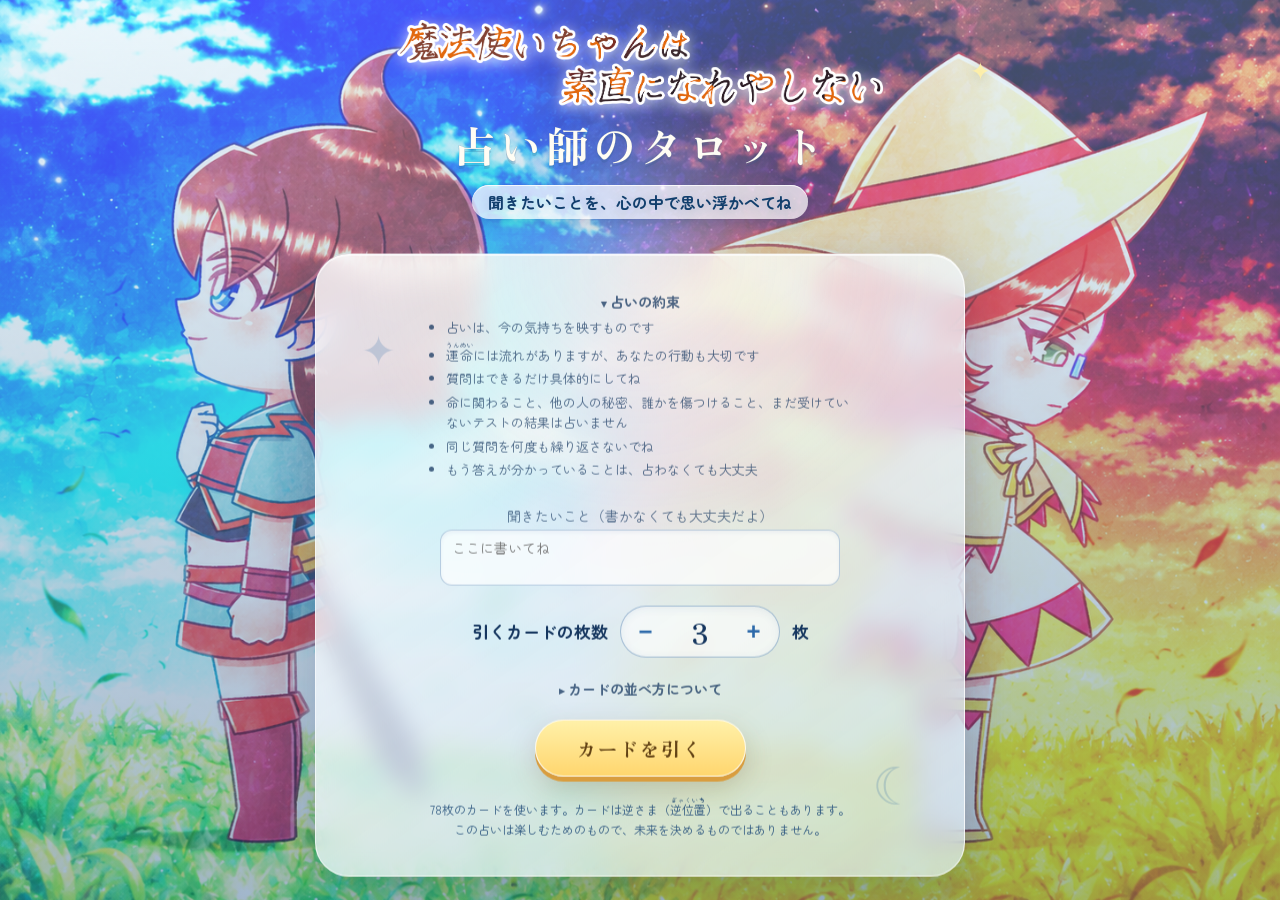
==== index.html @ 20097fb3 "Initial commit: tarot booth web app 占い師のタロット — movie screening event tarot reading app. 78-card Ride" ====
<!doctype html>
<html lang="ja">
<head>
<meta charset="utf-8">
<meta name="viewport" content="width=device-width,initial-scale=1,viewport-fit=cover">
<title>占い師のタロット</title>
<link rel="preconnect" href="https://fonts.googleapis.com">
<link rel="preconnect" href="https://fonts.gstatic.com" crossorigin>
<link rel="stylesheet" href="https://fonts.googleapis.com/css2?family=Zen+Maru+Gothic:wght@500;700&family=Zen+Old+Mincho:wght@600;900&display=swap">
<link rel="stylesheet" href="src/styles.css">
</head>
<body>

<div class="app">
  <header>
    <div class="film"><img src="assets/ui/movie-title-logo.png" alt="魔法使いちゃんは素直になれやしない"></div>
    <h1>占い師のタロット</h1>
    <p class="guide" id="guide">聞きたいことを、心の中で思い浮かべてね</p>
  </header>

  <div class="spread" id="spread" hidden></div>

  <div class="table">
    <div class="fan" id="fan"></div>

    <div class="panel" id="setup">
      <details class="info-box" open>
        <summary>占いの約束</summary>
        <ul>
          <li>占いは、今の気持ちを映すものです</li>
          <li><ruby>運命<rt>うんめい</rt></ruby>には流れがありますが、あなたの行動も大切です</li>
          <li>質問はできるだけ具体的にしてね</li>
          <li>命に関わること、他の人の秘密、誰かを傷つけること、まだ受けていないテストの結果は占いません</li>
          <li>同じ質問を何度も繰り返さないでね</li>
          <li>もう答えが分かっていることは、占わなくても大丈夫</li>
        </ul>
      </details>

      <div class="field-col">
        <label for="question">聞きたいこと（書かなくても大丈夫だよ）</label>
        <textarea id="question" maxlength="60" rows="2" placeholder="ここに書いてね"></textarea>
      </div>

      <div class="field">
        <span>引くカードの枚数</span>
        <div class="stepper">
          <button type="button" id="minus" aria-label="減らす">−</button>
          <output id="count">3</output>
          <button type="button" id="plus" aria-label="増やす">+</button>
        </div>
        <span>枚</span>
      </div>

      <details class="info-box">
        <summary>カードの並べ方について</summary>
        <p>選んだカードを順番に並べます。</p>
        <p><strong>カードの見方：</strong></p>
        <ul>
          <li>自由に読む — 先にカードの<ruby>意味<rt>いみ</rt></ruby>を決めず、出たカードから感じ取ります</li>
          <li>出来事の流れ — <ruby>原因<rt>げんいん</rt></ruby>・<ruby>経過<rt>けいか</rt></ruby>・<ruby>結果<rt>けっか</rt></ruby></li>
          <li>時間の流れ — <ruby>過去<rt>かこ</rt></ruby>・<ruby>現在<rt>いま</rt></ruby>・<ruby>未来<rt>みらい</rt></ruby></li>
        </ul>
        <p>心の中で、どんなふうに読むか決めてね。どの方法でも、カードの出方は変わりません。</p>
      </details>

      <button class="btn" id="startBtn" type="button">カードを引く</button>
      <p class="note">78枚のカードを使います。カードは逆さま（<ruby>逆位置<rt>ぎゃくいち</rt></ruby>）で出ることもあります。<br>この占いは楽しむためのもので、未来を決めるものではありません。</p>
    </div>

    <div class="panel" id="actions" hidden>
      <div class="row">
        <button class="ghost" id="extraBtn" type="button">補足カードを引く</button>
        <button class="ghost" id="saveBtn" type="button">画像で保存</button>
        <button class="ghost" id="qrBtn" type="button">QRコードで結果を持ち帰る</button>
      </div>
      <div id="qrArea" hidden>
        <div id="qrCode"></div>
        <p class="note">スマホでスキャンすると、同じ結果が見られます</p>
      </div>
      <div class="ai-guide" role="note">
        <strong>✦ AIでカードを読んでみよう</strong>
        <p>結果を「画像で保存」して、聞きたいことと一緒にChatGPTなどのAIへ見せると、カードの読み方を相談できます。</p>
        <small>AIの読み取りは、答えを決めるものではありません。参考として楽しんでね。</small>
      </div>
      <div class="row">
        <button class="btn" id="againBtn" type="button">新しく占う</button>
        <button class="ghost" id="endBtn" type="button">占いを終える</button>
      </div>
    </div>
  </div>
</div>

<div class="overlay" id="overlay" hidden>
  <img id="shotImg" alt="占いの結果">
  <p class="note">画像を長押しすると保存できます</p>
  <div class="row">
    <a class="ghost" id="dlLink" download="tarot.png" href="#">ダウンロード</a>
    <button class="ghost" id="closeShot" type="button">閉じる</button>
  </div>
</div>

<script src="src/qrcode.js"></script>
<script src="src/deck.js"></script>
<script src="src/share.js"></script>
<script src="src/app.js"></script>
</body>
</html>
---- src/styles.css ----
:root{
  --sky:#78c8ef;
  --sky-light:#dff5ff;
  --sky-deep:#356da8;
  --cloth:#255894;
  --cloth-deep:#163b70;
  --brass:#ffd66f;
  --brass-dim:#d99d3f;
  --paper:#fffdf4;
  --ink:#15365f;
  --muted:#d6edff;
  --night:#102f61;
  --mincho:"Zen Old Mincho","Hiragino Mincho ProN","Yu Mincho",serif;
  --maru:"Zen Maru Gothic","Hiragino Maru Gothic ProN","Yu Gothic",sans-serif;
  --sw:80px;
  --fw:50px;
  --ui-shadow:0 18px 46px rgba(21,54,95,.22);
  --pointer-x:50%;
  --pointer-y:32%;
}
[hidden]{display:none!important}
*,*::before,*::after{box-sizing:border-box}

html,body{margin:0;padding:0;width:100%;height:100%;height:100dvh;overflow:hidden}
body{
  color:var(--paper);font-family:var(--maru);
  background:
    radial-gradient(circle at 13% 18%,rgba(255,255,255,.9) 0 2px,transparent 3px),
    radial-gradient(circle at 87% 23%,rgba(255,240,166,.8) 0 2px,transparent 3px),
    radial-gradient(circle at 72% 8%,rgba(255,255,255,.75) 0 1.5px,transparent 2.5px),
    linear-gradient(180deg,var(--sky-light) 0,var(--sky) 36%,var(--sky-deep) 72%,var(--cloth-deep) 100%);
  -webkit-tap-highlight-color:transparent;user-select:none;
}
body::before,body::after{
  content:"";position:fixed;left:-8vw;right:-8vw;pointer-events:none;z-index:0;
}
body::before{
  top:17%;height:24%;opacity:.58;
  background:
    radial-gradient(ellipse at 8% 55%,rgba(255,255,255,.8) 0 11%,transparent 12%),
    radial-gradient(ellipse at 24% 42%,rgba(255,255,255,.62) 0 14%,transparent 15%),
    radial-gradient(ellipse at 81% 50%,rgba(255,255,255,.68) 0 13%,transparent 14%),
    radial-gradient(ellipse at 96% 36%,rgba(255,255,255,.78) 0 10%,transparent 11%);
  filter:blur(2px);
}
body::after{
  bottom:-18%;height:42%;opacity:.48;
  background:
    radial-gradient(ellipse at 18% 45%,rgba(187,224,250,.7) 0 20%,transparent 21%),
    radial-gradient(ellipse at 55% 62%,rgba(171,214,245,.64) 0 27%,transparent 28%),
    radial-gradient(ellipse at 88% 38%,rgba(200,232,252,.72) 0 20%,transparent 21%);
}
body:has(#setup:not([hidden])){
  background:
    radial-gradient(circle 260px at var(--pointer-x) var(--pointer-y),rgba(255,255,255,.3),transparent 72%),
    linear-gradient(180deg,rgba(202,235,250,.34),rgba(43,91,139,.44)),
    url("../assets/ui/movie-choice-bg.png") center/cover no-repeat;
}
body:has(#setup:not([hidden]))::before,
body:has(#setup:not([hidden]))::after{display:none}

/* The app always owns exactly one viewport. Spread height is controlled by --sw. */
.app{
  position:relative;z-index:1;width:100%;height:100%;height:100dvh;
  display:grid;grid-template-rows:auto auto minmax(0,1fr);
  grid-template-areas:"hd" "sp" "tb";
}

header{
  grid-area:hd;position:relative;text-align:center;
  padding:clamp(10px,2.2dvh,22px) 16px clamp(7px,1.2dvh,12px);
  text-shadow:0 2px 12px rgba(30,77,126,.2);
}
header::after{
  content:"✦";position:absolute;left:calc(50% + min(31vw,330px));top:22%;
  color:rgba(255,240,166,.9);font-size:clamp(14px,2vw,25px);
  filter:drop-shadow(0 0 8px rgba(255,220,112,.7));
}
.film{
  width:clamp(240px,38vw,500px);max-width:calc(100vw - 32px);margin:0 auto;
  line-height:0;filter:drop-shadow(0 3px 7px rgba(255,255,255,.72));
  animation:logo-enter .8s cubic-bezier(.2,.8,.2,1) both;
}
.film img{display:block;width:100%;height:auto}
h1{
  font-family:var(--mincho);font-weight:900;
  font-size:clamp(25px,3.6vw,43px);margin:.12em 0 0;
  letter-spacing:.09em;color:#fffdf4;
  -webkit-text-stroke:.35px rgba(27,67,113,.3);
  text-shadow:0 3px 0 rgba(42,89,137,.22),0 10px 30px rgba(34,80,127,.2);
  animation:title-enter .75s .12s cubic-bezier(.2,.8,.2,1) both;
}
.guide{
  display:inline-block;font-size:clamp(12px,1.55vw,16px);font-weight:700;
  margin:.68em 0 0;padding:.3em 1em;border-radius:999px;
  color:#123f6d;background:rgba(255,255,255,.72);
  box-shadow:0 4px 14px rgba(15,54,96,.2),inset 0 1px 0 rgba(255,255,255,.82);
  transition:opacity .3s;
  animation:guide-enter .65s .28s ease-out both;
}
@keyframes logo-enter{from{opacity:0;transform:translateY(-18px) scale(.96)}to{opacity:1;transform:none}}
@keyframes title-enter{from{opacity:0;transform:translateY(13px);letter-spacing:.2em}to{opacity:1;transform:none;letter-spacing:.09em}}
@keyframes guide-enter{from{opacity:0;transform:translateY(10px) scale(.97)}to{opacity:1;transform:none}}

/* Selected cards stay on one complete, centered row. */
.spread{
  grid-area:sp;display:flex;flex-wrap:nowrap;justify-content:center;align-items:flex-start;
  gap:clamp(3px,1vw,15px);padding:4px clamp(8px,2vw,24px) 7px;
  min-width:0;overflow:visible;
}
.slot{display:flex;flex:0 0 var(--sw);flex-direction:column;align-items:center;gap:3px;width:var(--sw);min-width:0}
.slot-label{
  max-width:100%;overflow:hidden;text-overflow:ellipsis;
  font-family:var(--mincho);font-weight:900;font-size:clamp(8px,1.1vw,12px);
  letter-spacing:.05em;color:#fff4bd;white-space:nowrap;text-shadow:0 1px 5px rgba(15,48,91,.5);
}
.slot.extra .slot-label{color:#d9edff}
.slot-frame{
  position:relative;width:100%;aspect-ratio:300/527;
  border:1.5px dashed rgba(255,244,189,.72);border-radius:7px;
  background:rgba(255,255,255,.08);box-shadow:inset 0 0 16px rgba(255,255,255,.06);
  perspective:900px;
}
.slot-name{
  width:calc(var(--sw) + 12px);min-height:2.25em;text-align:center;
  font-family:var(--mincho);font-weight:700;font-size:clamp(8px,1.1vw,13px);
  line-height:1.22;color:#fff;opacity:0;transition:opacity .5s;
  text-shadow:0 2px 6px rgba(9,36,76,.75);
}
.slot-name small{display:block;font-family:var(--maru);font-size:clamp(7px,.9vw,10px);color:#d8efff;letter-spacing:.03em}
.slot-name small.rev{color:#ffd0bd}
.slot-name rt{font-family:var(--maru);font-size:clamp(6px,.75vw,8px);color:#d8efff}
.slot-name.on{opacity:1;animation:name-enter .48s ease-out both}
@keyframes name-enter{from{opacity:0;transform:translateY(7px)}to{opacity:1;transform:none}}

/* Cards */
.card{position:absolute;inset:0;border-radius:7px;transform-style:preserve-3d;transition:transform .78s cubic-bezier(.2,.72,.2,1);cursor:pointer}
.card.flipped{transform:rotateY(180deg)}
.card.flipping{animation:tarot-flip .82s cubic-bezier(.22,.72,.2,1) both;z-index:2}
.card.front-visible .back{visibility:hidden}
.card.front-visible .front{backface-visibility:visible;-webkit-backface-visibility:visible}
@keyframes tarot-flip{
  0%{transform:rotateY(0) translateZ(0) translateY(0) scale(1);filter:brightness(1)}
  45%{transform:rotateY(90deg) translateZ(18px) translateY(-7px) scale(1.025);filter:brightness(1.08)}
  100%{transform:rotateY(180deg) translateZ(0) translateY(0) scale(1);filter:brightness(1)}
}
.card.flipping .front::after{content:"";position:absolute;inset:-20%;background:linear-gradient(105deg,transparent 42%,rgba(255,255,255,.36) 50%,transparent 58%);transform:translateX(-75%) rotate(5deg);animation:card-sheen .52s .14s ease-out both;pointer-events:none}
@keyframes card-sheen{to{transform:translateX(75%) rotate(5deg)}}
.face{position:absolute;inset:0;border-radius:6px;backface-visibility:hidden;-webkit-backface-visibility:hidden;overflow:hidden;box-shadow:0 5px 16px rgba(7,29,65,.38)}
.face.front{transform:rotateY(180deg);background:#fff}
.face.front img{width:100%;height:100%;object-fit:cover;display:block}
.face.front.rev img{transform:rotate(180deg)}
.back{
  background:
    radial-gradient(circle at 50% 50%,transparent 0 17%,var(--brass) 17.5% 19%,transparent 19.5%),
    radial-gradient(circle at 50% 50%,var(--brass) 0 5%,transparent 5.5%),
    repeating-linear-gradient(45deg,rgba(255,231,145,.13) 0 2px,transparent 2px 9px),
    repeating-linear-gradient(-45deg,rgba(255,231,145,.13) 0 2px,transparent 2px 9px),
    #174786;
  border:2px solid #123e78;outline:1.2px solid #ffe18a;outline-offset:-5px;
}
.slot .card.ready{animation:glow 1.6s ease-in-out infinite}
@keyframes glow{50%{filter:drop-shadow(0 0 9px rgba(255,231,139,.95));transform:translateY(-2px)}}

/* Fan and panels share the remaining, strictly bounded area. */
.table{grid-area:tb;position:relative;min-height:0;overflow:hidden}
.fan{position:absolute;inset:4px clamp(5px,1vw,14px) 8px;overflow:hidden}
.fcard{
  position:absolute;left:0;top:0;width:var(--fw);aspect-ratio:300/527;
  transform-origin:50% 100%;will-change:transform;
  transition:transform .68s cubic-bezier(.24,.76,.2,1),opacity .3s,filter .2s;cursor:pointer;
}
.fcard .face{box-shadow:-2px 3px 8px rgba(6,26,59,.42)}
.fcard:hover{filter:brightness(1.12)}
.fcard:hover .card:not(.flipped):not(.flipping),.fcard:focus-visible .card:not(.flipped):not(.flipping){transform:translateY(-7px) scale(1.035)}
.fcard:hover .card.flipped,.fcard:focus-visible .card.flipped{transform:translateY(-7px) scale(1.035) rotateY(180deg)}
.fcard:focus-visible{outline:none;filter:drop-shadow(0 0 6px #fff)}
.fcard:focus-visible .back{outline-color:#fff}
.fan.locked .fcard{pointer-events:none}
.fcard.gone{opacity:0;pointer-events:none}

/* Welcome and result controls */
.panel{
  position:absolute;inset:0;display:flex;flex-direction:column;align-items:center;justify-content:center;
  gap:clamp(10px,2.2dvh,20px);text-align:center;padding:10px 16px;
}
#setup{
  inset:50% auto auto 50%;transform:translate(-50%,-50%);
  width:min(650px,calc(100% - 28px));height:auto;max-height:calc(100% - 14px);
  padding:clamp(18px,4dvh,38px) clamp(18px,5vw,50px);
  border:1px solid rgba(255,255,255,.68);border-radius:clamp(20px,4vw,34px);
  background:
    radial-gradient(circle at 50% 0,rgba(255,245,183,.18),transparent 42%),
    linear-gradient(145deg,rgba(255,255,255,.82),rgba(225,243,255,.68));
  color:var(--ink);box-shadow:var(--ui-shadow),inset 0 1px 0 rgba(255,255,255,.9);
  backdrop-filter:blur(12px);-webkit-backdrop-filter:blur(12px);
  animation:panel-enter .78s .18s cubic-bezier(.16,.8,.24,1) both;
}
@keyframes panel-enter{from{opacity:0;transform:translate(-50%,calc(-50% + 24px)) scale(.975)}to{opacity:1;transform:translate(-50%,-50%) scale(1)}}
#setup::before,#setup::after{position:absolute;color:rgba(50,109,168,.22);font-family:var(--mincho);pointer-events:none}
#setup::before{content:"✦";left:7%;top:10%;font-size:clamp(22px,4vw,42px)}
#setup::after{content:"☾";right:7%;bottom:9%;font-size:clamp(28px,5vw,52px)}
#actions{justify-content:flex-start;padding-top:clamp(8px,1.5dvh,15px);gap:9px}
#qrArea{display:flex;flex-direction:column;align-items:center;gap:6px}
#qrCode svg{background:#fff;border-radius:8px;padding:4px;box-shadow:0 4px 16px rgba(0,0,0,.15)}
#qrArea:not([hidden]){animation:soft-pop .45s cubic-bezier(.2,.8,.2,1) both}
.ai-guide{
  width:min(520px,calc(100% - 16px));padding:.7em 1em;border-radius:14px;
  color:var(--ink);background:rgba(255,255,255,.82);
  border:1px solid rgba(255,226,132,.9);box-shadow:0 6px 20px rgba(10,43,82,.16);
  animation:soft-pop .58s .18s cubic-bezier(.2,.8,.2,1) both;
}
.ai-guide strong{display:block;color:#875614;font-size:clamp(12px,1.35vw,15px)}
.ai-guide p{margin:.3em 0;font-size:clamp(10px,1.15vw,12px);line-height:1.55}
.ai-guide small{display:block;color:#456785;font-size:clamp(9px,1vw,11px);line-height:1.45}

/* question input */
.field-col{display:flex;flex-direction:column;align-items:center;gap:4px;width:100%}
.field-col label{font-size:clamp(12px,1.4vw,14px);color:var(--ink);opacity:.7}
.field-col textarea{
  width:min(100%,400px);font-family:var(--maru);font-size:14px;
  padding:.5em .8em;border:1.5px solid rgba(43,101,159,.3);border-radius:12px;
  background:rgba(255,255,255,.7);color:var(--ink);resize:none;
  box-shadow:inset 0 2px 4px rgba(35,91,145,.06);
}
.field-col textarea:focus{outline:2px solid var(--sky-deep);outline-offset:1px}

/* info box (precautions, spread intro) */
.info-box{
  width:min(100%,420px);text-align:left;font-size:clamp(11px,1.2vw,13px);
  color:var(--ink);opacity:.75;line-height:1.6;
}
.info-box summary{
  cursor:pointer;font-weight:700;font-size:clamp(12px,1.3vw,14px);
  list-style:none;text-align:center;
}
.info-box summary::before{content:"▸ ";font-size:.8em}
.info-box[open] summary::before{content:"▾ "}
.info-box[open] > :not(summary){animation:detail-enter .35s ease-out both}
.info-box ul{margin:.4em 0;padding-left:1.2em}
.info-box li{margin-bottom:.2em}
.info-box p{margin:.3em 0}
.field{display:flex;align-items:center;gap:12px;flex-wrap:wrap;justify-content:center;font-size:clamp(14px,1.8vw,17px);font-weight:700}
.stepper{
  display:flex;align-items:center;border:1.5px solid rgba(43,101,159,.4);border-radius:999px;
  background:rgba(255,255,255,.62);box-shadow:inset 0 2px 8px rgba(35,91,145,.08);
}
.stepper button{
  width:clamp(40px,5vw,50px);height:clamp(40px,5vw,50px);
  border:0;background:transparent;color:#2d6aaa;font-size:24px;font-weight:700;
  cursor:pointer;border-radius:999px;
  transition:transform .18s ease,background .18s ease,color .18s ease;
}
.stepper button:not(:disabled):hover{transform:scale(1.16);background:rgba(73,137,196,.12)}
.stepper button:not(:disabled):active{transform:scale(.9)}
.stepper button:disabled{opacity:.28;cursor:default}
.stepper output{min-width:2em;font-family:var(--mincho);font-weight:900;font-size:clamp(21px,2.5vw,29px);color:var(--ink);font-variant-numeric:tabular-nums}
.btn{
  position:relative;overflow:hidden;
  font-family:var(--mincho);font-weight:900;font-size:clamp(15px,1.9vw,19px);letter-spacing:.1em;
  color:#634315;background:linear-gradient(180deg,#fff1a9,#ffd66f);
  border:1px solid rgba(255,255,255,.8);border-radius:999px;padding:.75em 2.2em;cursor:pointer;
  box-shadow:0 5px 0 #d99d3f,0 11px 28px rgba(87,63,24,.22);
  transition:transform .12s,box-shadow .12s,filter .2s;
}
.btn::before{
  content:"";position:absolute;inset:-40% auto -40% -45%;width:32%;
  background:linear-gradient(90deg,transparent,rgba(255,255,255,.75),transparent);
  transform:skewX(-18deg);transition:left .48s ease;pointer-events:none;
}
.btn:hover::before{left:115%}
.btn:hover{filter:brightness(1.04)}
.btn:active{transform:translateY(4px);box-shadow:0 1px 0 #d99d3f,0 6px 16px rgba(87,63,24,.18)}
.btn:focus-visible,.ghost:focus-visible,.stepper button:focus-visible{outline:3px solid #fff;outline-offset:3px}
.ghost{
  font-family:var(--maru);font-weight:700;font-size:clamp(12px,1.4vw,15px);
  color:#fff;background:rgba(19,64,117,.68);border:1.5px solid rgba(255,237,164,.72);
  border-radius:999px;padding:.64em 1.3em;cursor:pointer;text-decoration:none;
  box-shadow:0 6px 18px rgba(8,35,72,.16);transition:background .2s,transform .15s;
}
.ghost:hover{background:rgba(14,54,105,.86);transform:translateY(-1px)}
.ghost:active{transform:translateY(1px) scale(.98)}
.ghost:disabled{opacity:.35;cursor:default;transform:none}
.row{display:flex;gap:9px;flex-wrap:wrap;justify-content:center;align-items:center}
.note{font-size:clamp(10px,1.15vw,12px);color:#315a82;max-width:40em;line-height:1.65;margin:0}
#actions .note{color:var(--muted)}

/* Saved-image preview */
.overlay{
  position:fixed;inset:0;z-index:50;background:rgba(11,42,82,.88);
  backdrop-filter:blur(12px);-webkit-backdrop-filter:blur(12px);
  display:flex;flex-direction:column;align-items:center;justify-content:center;gap:12px;padding:14px;
}
.overlay img{max-width:100%;max-height:74dvh;border:3px solid rgba(255,255,255,.75);border-radius:12px;box-shadow:0 18px 50px rgba(3,22,49,.48);user-select:auto;-webkit-touch-callout:default}
.overlay:not([hidden]) img{animation:overlay-enter .5s cubic-bezier(.2,.8,.2,1) both}
.overlay .note{color:#e7f5ff}
@keyframes soft-pop{from{opacity:0;transform:translateY(12px) scale(.97)}to{opacity:1;transform:none}}
@keyframes detail-enter{from{opacity:0;transform:translateY(-5px)}to{opacity:1;transform:none}}
@keyframes overlay-enter{from{opacity:0;transform:translateY(18px) scale(.96)}to{opacity:1;transform:none}}

@media(max-width:600px){
  header{padding-top:8px;padding-bottom:5px}
  .film{width:min(76vw,300px)}
  h1{font-size:clamp(22px,7vw,29px)}
  .guide{font-size:11px;margin-top:.48em}
  .spread{gap:3px;padding:2px 6px 4px}
  .slot{gap:2px}
  .slot-name{width:calc(var(--sw) + 5px)}
  #setup{inset:50% 11px auto;transform:translateY(-50%);width:auto;padding:17px 14px;border-radius:22px;gap:10px}
  #setup .note{max-width:31em}
  #actions{padding-inline:8px}
  .ai-guide{padding:.55em .75em}
  .fan{inset:2px 4px 5px}
}

@media(max-width:600px){
  @keyframes panel-enter{from{opacity:0;transform:translateY(calc(-50% + 20px)) scale(.98)}to{opacity:1;transform:translateY(-50%) scale(1)}}
}

@media(max-height:650px){
  header{padding-top:6px;padding-bottom:4px}
  h1{font-size:clamp(20px,3vw,30px)}
  .guide{margin-top:.12em;font-size:11px}
  #setup{padding-block:12px;gap:8px}
  #setup .note{line-height:1.4}
  .stepper button{width:36px;height:36px}
  .btn{padding-block:.58em}
}

@media(prefers-reduced-motion:reduce){
  .card,.fcard,.slot-name,.btn,.ghost{transition-duration:.01s}
  .card.flipping{animation:none;transform:rotateY(180deg)}
  .card.flipping .back{visibility:hidden}
  .card.flipping .front{backface-visibility:visible;-webkit-backface-visibility:visible}
  .card.flipping .front::after{display:none}
  .slot .card.ready{animation:none}
  .film,h1,.guide,#setup,.slot-name.on,#qrArea:not([hidden]),.ai-guide,.overlay:not([hidden]) img,.info-box[open] > :not(summary){animation:none}
  .btn::before{display:none}
}
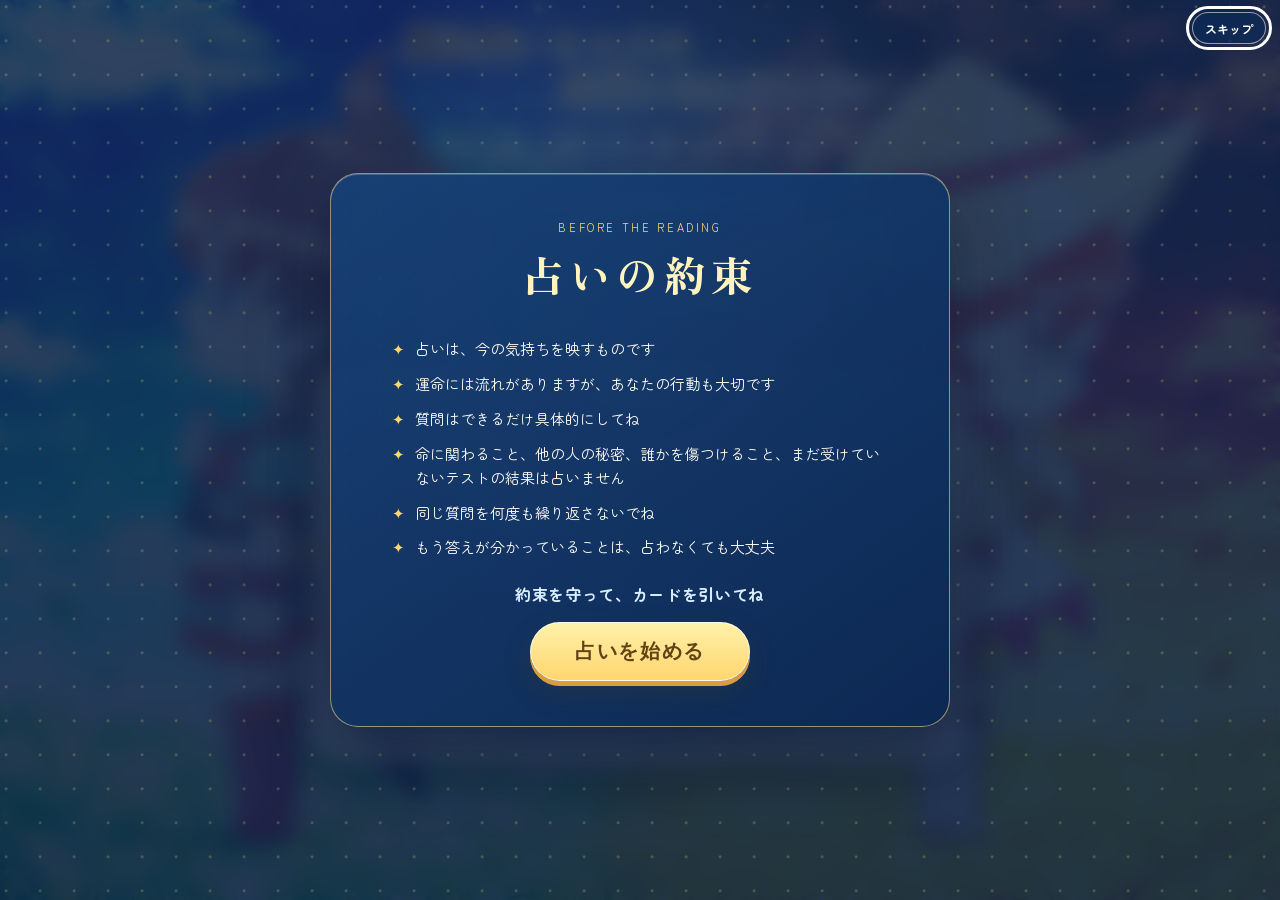
==== commit f73861c9: "Improve tarot booth UI and live mode flow" ====
--- a/index.html
+++ b/index.html
@@ -7,7 +7,7 @@
 <link rel="preconnect" href="https://fonts.googleapis.com">
 <link rel="preconnect" href="https://fonts.gstatic.com" crossorigin>
 <link rel="stylesheet" href="https://fonts.googleapis.com/css2?family=Zen+Maru+Gothic:wght@500;700&family=Zen+Old+Mincho:wght@600;900&display=swap">
-<link rel="stylesheet" href="src/styles.css">
+<link rel="stylesheet" href="src/styles.css?v=27">
 </head>
 <body>
 
@@ -24,24 +24,28 @@
     <div class="fan" id="fan"></div>
 
     <div class="panel" id="setup">
-      <details class="info-box" open>
-        <summary>占いの約束</summary>
-        <ul>
-          <li>占いは、今の気持ちを映すものです</li>
-          <li><ruby>運命<rt>うんめい</rt></ruby>には流れがありますが、あなたの行動も大切です</li>
-          <li>質問はできるだけ具体的にしてね</li>
-          <li>命に関わること、他の人の秘密、誰かを傷つけること、まだ受けていないテストの結果は占いません</li>
-          <li>同じ質問を何度も繰り返さないでね</li>
-          <li>もう答えが分かっていることは、占わなくても大丈夫</li>
-        </ul>
-      </details>
+      <div class="mode-switch" role="group" aria-label="利用モード">
+        <button type="button" class="mode-option selected" id="standardMode" aria-pressed="true">通常版</button>
+        <button type="button" class="mode-option" id="liveMode" aria-pressed="false">会場版</button>
+      </div>
+      <button class="rules-link" id="rulesBtn" type="button" aria-haspopup="dialog">✦ 占いの約束を見る</button>
 
-      <div class="field-col">
+      <div class="field-col" id="questionField">
         <label for="question">聞きたいこと（書かなくても大丈夫だよ）</label>
         <textarea id="question" maxlength="60" rows="2" placeholder="ここに書いてね"></textarea>
       </div>
 
-      <div class="field">
+      <div class="booth-questions" id="boothQuestions" hidden>
+        <p class="booth-heading">占いたいことを選んでね</p>
+        <div class="booth-question-list" role="group" aria-label="占いたいこと">
+          <button type="button" class="booth-question selected" data-question="今の私に必要なメッセージは？" aria-pressed="true">今の私に必要な<br>メッセージ</button>
+          <button type="button" class="booth-question" data-question="これからの恋愛について教えてください" aria-pressed="false">これからの<br>恋愛</button>
+          <button type="button" class="booth-question" data-question="仕事や勉強で、今意識することは？" aria-pressed="false">仕事・勉強で<br>意識すること</button>
+          <button type="button" class="booth-question" data-question="次の一歩を踏み出すためのヒントは？" aria-pressed="false">次の一歩への<br>ヒント</button>
+        </div>
+      </div>
+
+      <div class="field" id="countField">
         <span>引くカードの枚数</span>
         <div class="stepper">
           <button type="button" id="minus" aria-label="減らす">−</button>
@@ -51,16 +55,15 @@
         <span>枚</span>
       </div>
 
-      <details class="info-box">
-        <summary>カードの並べ方について</summary>
-        <p>選んだカードを順番に並べます。</p>
-        <p><strong>カードの見方：</strong></p>
-        <ul>
-          <li>自由に読む — 先にカードの<ruby>意味<rt>いみ</rt></ruby>を決めず、出たカードから感じ取ります</li>
-          <li>出来事の流れ — <ruby>原因<rt>げんいん</rt></ruby>・<ruby>経過<rt>けいか</rt></ruby>・<ruby>結果<rt>けっか</rt></ruby></li>
-          <li>時間の流れ — <ruby>過去<rt>かこ</rt></ruby>・<ruby>現在<rt>いま</rt></ruby>・<ruby>未来<rt>みらい</rt></ruby></li>
-        </ul>
-        <p>心の中で、どんなふうに読むか決めてね。どの方法でも、カードの出方は変わりません。</p>
+      <details class="info-box reading-guide">
+        <summary>カードの読み方</summary>
+        <p class="reading-intro">引いた順番に並びます。好きな読み方を選んでね。</p>
+        <div class="reading-options">
+          <div><strong>自由に読む</strong><span>カードから感じたことを大切にする</span></div>
+          <div><strong>出来事の流れ</strong><span>原因・経過・結果として読む</span></div>
+          <div><strong>時間の流れ</strong><span>過去・現在・未来として読む</span></div>
+        </div>
+        <p class="reading-closing">読み方を変えても、出るカードは変わりません。</p>
       </details>
 
       <button class="btn" id="startBtn" type="button">カードを引く</button>
@@ -71,22 +74,51 @@
       <div class="row">
         <button class="ghost" id="extraBtn" type="button">補足カードを引く</button>
         <button class="ghost" id="saveBtn" type="button">画像で保存</button>
-        <button class="ghost" id="qrBtn" type="button">QRコードで結果を持ち帰る</button>
-      </div>
-      <div id="qrArea" hidden>
-        <div id="qrCode"></div>
-        <p class="note">スマホでスキャンすると、同じ結果が見られます</p>
-      </div>
-      <div class="ai-guide" role="note">
-        <strong>✦ AIでカードを読んでみよう</strong>
-        <p>結果を「画像で保存」して、聞きたいことと一緒にChatGPTなどのAIへ見せると、カードの読み方を相談できます。</p>
-        <small>AIの読み取りは、答えを決めるものではありません。参考として楽しんでね。</small>
+        <button class="ghost" id="copyBtn" type="button">テキストをコピー</button>
+        <button class="ghost" id="aiBtn" type="button">✦ AIに解釈してもらう</button>
       </div>
       <div class="row">
         <button class="btn" id="againBtn" type="button">新しく占う</button>
         <button class="ghost" id="endBtn" type="button">占いを終える</button>
       </div>
     </div>
+  </div>
+</div>
+
+<div class="ai-overlay" id="aiOverlay" role="dialog" aria-modal="true" hidden>
+  <div class="ai-modal">
+    <div class="ai-modal-header">
+      <span>✦ AIの解釈</span>
+      <button class="ai-modal-close" id="aiClose" type="button">✕</button>
+    </div>
+    <div class="ai-key-row" id="aiKeyRow">
+      <input class="ai-key-input" id="aiKeyInput" type="password" placeholder="OpenAI API キーを入力（sk-proj-...）">
+      <button class="ghost" id="aiKeySave" type="button">保存</button>
+    </div>
+    <div class="ai-result" id="aiResult">
+      <p class="ai-result-text" id="aiResultText"></p>
+    </div>
+    <div class="ai-modal-foot">
+      <p class="note">AIの解釈は参考として楽しんでね。答えを決めるものではありません。</p>
+    </div>
+  </div>
+</div>
+
+<div class="rules-overlay" id="rulesOverlay" role="dialog" aria-modal="true" aria-labelledby="rulesTitle" hidden>
+  <button class="rules-skip" id="skipRules" type="button">スキップ</button>
+  <div class="rules-card">
+    <p class="rules-kicker">Before the reading</p>
+    <h2 id="rulesTitle">占いの約束</h2>
+    <ul class="rules-list">
+      <li>占いは、今の気持ちを映すものです</li>
+      <li>運命には流れがありますが、あなたの行動も大切です</li>
+      <li>質問はできるだけ具体的にしてね</li>
+      <li>命に関わること、他の人の秘密、誰かを傷つけること、まだ受けていないテストの結果は占いません</li>
+      <li>同じ質問を何度も繰り返さないでね</li>
+      <li>もう答えが分かっていることは、占わなくても大丈夫</li>
+    </ul>
+    <p class="rules-closing">約束を守って、カードを引いてね</p>
+    <button class="btn rules-close" id="closeRules" type="button">占いを始める</button>
   </div>
 </div>
 
@@ -99,9 +131,8 @@
   </div>
 </div>
 
-<script src="src/qrcode.js"></script>
 <script src="src/deck.js"></script>
 <script src="src/share.js"></script>
-<script src="src/app.js"></script>
+<script src="src/app.js?v=27"></script>
 </body>
 </html>
--- a/src/styles.css
+++ b/src/styles.css
@@ -10,10 +10,11 @@
   --ink:#15365f;
   --muted:#d6edff;
   --night:#102f61;
-  --mincho:"Zen Old Mincho","Hiragino Mincho ProN","Yu Mincho",serif;
+  --mincho:"Zen Old Mincho","Hiragino Mincho ProN","Yu Mincho","MS PMincho","MS Mincho","Noto Serif JP",serif;
   --maru:"Zen Maru Gothic","Hiragino Maru Gothic ProN","Yu Gothic",sans-serif;
   --sw:80px;
   --fw:50px;
+  --spread-gap:clamp(3px,1vw,15px);
   --ui-shadow:0 18px 46px rgba(21,54,95,.22);
   --pointer-x:50%;
   --pointer-y:32%;
@@ -29,6 +30,7 @@
     radial-gradient(circle at 87% 23%,rgba(255,240,166,.8) 0 2px,transparent 3px),
     radial-gradient(circle at 72% 8%,rgba(255,255,255,.75) 0 1.5px,transparent 2.5px),
     linear-gradient(180deg,var(--sky-light) 0,var(--sky) 36%,var(--sky-deep) 72%,var(--cloth-deep) 100%);
+  min-width:280px;
   -webkit-tap-highlight-color:transparent;user-select:none;
 }
 body::before,body::after{
@@ -64,6 +66,10 @@
   position:relative;z-index:1;width:100%;height:100%;height:100dvh;
   display:grid;grid-template-rows:auto auto minmax(0,1fr);
   grid-template-areas:"hd" "sp" "tb";
+  padding-top:env(safe-area-inset-top);
+  padding-right:env(safe-area-inset-right);
+  padding-bottom:env(safe-area-inset-bottom);
+  padding-left:env(safe-area-inset-left);
 }
 
 header{
@@ -105,13 +111,13 @@
 /* Selected cards stay on one complete, centered row. */
 .spread{
   grid-area:sp;display:flex;flex-wrap:nowrap;justify-content:center;align-items:flex-start;
-  gap:clamp(3px,1vw,15px);padding:4px clamp(8px,2vw,24px) 7px;
+  gap:var(--spread-gap);padding:4px clamp(8px,2vw,24px) 7px;
   min-width:0;overflow:visible;
 }
 .slot{display:flex;flex:0 0 var(--sw);flex-direction:column;align-items:center;gap:3px;width:var(--sw);min-width:0}
 .slot-label{
   max-width:100%;overflow:hidden;text-overflow:ellipsis;
-  font-family:var(--mincho);font-weight:900;font-size:clamp(8px,1.1vw,12px);
+  font-family:var(--mincho);font-weight:900;font-size:clamp(10px,1.3vw,13px);
   letter-spacing:.05em;color:#fff4bd;white-space:nowrap;text-shadow:0 1px 5px rgba(15,48,91,.5);
 }
 .slot.extra .slot-label{color:#d9edff}
@@ -123,13 +129,13 @@
 }
 .slot-name{
   width:calc(var(--sw) + 12px);min-height:2.25em;text-align:center;
-  font-family:var(--mincho);font-weight:700;font-size:clamp(8px,1.1vw,13px);
+  font-family:var(--mincho);font-weight:700;font-size:clamp(10px,1.3vw,14px);
   line-height:1.22;color:#fff;opacity:0;transition:opacity .5s;
   text-shadow:0 2px 6px rgba(9,36,76,.75);
 }
-.slot-name small{display:block;font-family:var(--maru);font-size:clamp(7px,.9vw,10px);color:#d8efff;letter-spacing:.03em}
+.slot-name small{display:block;font-family:var(--maru);font-size:clamp(9px,1.1vw,11px);color:#d8efff;letter-spacing:.03em}
 .slot-name small.rev{color:#ffd0bd}
-.slot-name rt{font-family:var(--maru);font-size:clamp(6px,.75vw,8px);color:#d8efff}
+.slot-name rt{font-family:var(--maru);font-size:clamp(8px,.9vw,9px);color:#d8efff}
 .slot-name.on{opacity:1;animation:name-enter .48s ease-out both}
 @keyframes name-enter{from{opacity:0;transform:translateY(7px)}to{opacity:1;transform:none}}
 
@@ -152,13 +158,23 @@
 .face.front.rev img{transform:rotate(180deg)}
 .back{
   background:
-    radial-gradient(circle at 50% 50%,transparent 0 17%,var(--brass) 17.5% 19%,transparent 19.5%),
-    radial-gradient(circle at 50% 50%,var(--brass) 0 5%,transparent 5.5%),
-    repeating-linear-gradient(45deg,rgba(255,231,145,.13) 0 2px,transparent 2px 9px),
-    repeating-linear-gradient(-45deg,rgba(255,231,145,.13) 0 2px,transparent 2px 9px),
-    #174786;
-  border:2px solid #123e78;outline:1.2px solid #ffe18a;outline-offset:-5px;
-}
+    url("../assets/ui/mascot-head.png") center/78% auto no-repeat,
+    radial-gradient(circle at 50% 50%,transparent 0 22%,rgba(255,244,170,.9) 22.5% 24%,transparent 24.5%),
+    radial-gradient(circle at 50% 50%,rgba(255,246,181,.9) 0 5%,transparent 5.5%),
+    repeating-linear-gradient(45deg,rgba(255,255,255,.18) 0 2px,transparent 2px 10px),
+    repeating-linear-gradient(-45deg,rgba(132,42,133,.12) 0 2px,transparent 2px 10px),
+    linear-gradient(145deg,#ff9bc6,#f34f98 58%,#d52a78);
+  border:2px solid #9f195c;outline:1.2px solid #fff0a7;outline-offset:-5px;
+}
+.fan.shuffling .fcard{transition:transform .2s cubic-bezier(.45,0,.55,1);filter:drop-shadow(0 8px 12px rgba(91,14,63,.28))}
+body.is-shuffling .table::after{
+  content:"シャッフル中…";position:absolute;z-index:20;left:50%;top:11%;transform:translateX(-50%);
+  padding:.5em 1.25em;border-radius:999px;color:#fff4bd;background:rgba(91,22,89,.76);
+  border:1px solid rgba(255,232,142,.75);font:900 clamp(13px,1.6vw,17px) var(--maru);
+  letter-spacing:.08em;box-shadow:0 7px 22px rgba(35,10,63,.25);
+  animation:shuffle-status .72s ease-in-out infinite alternate;pointer-events:none;
+}
+@keyframes shuffle-status{to{transform:translateX(-50%) translateY(-3px);box-shadow:0 10px 28px rgba(255,83,160,.36)}}
 .slot .card.ready{animation:glow 1.6s ease-in-out infinite}
 @keyframes glow{50%{filter:drop-shadow(0 0 9px rgba(255,231,139,.95));transform:translateY(-2px)}}
 
@@ -185,9 +201,13 @@
   gap:clamp(10px,2.2dvh,20px);text-align:center;padding:10px 16px;
 }
 #setup{
-  inset:50% auto auto 50%;transform:translate(-50%,-50%);
-  width:min(650px,calc(100% - 28px));height:auto;max-height:calc(100% - 14px);
-  padding:clamp(18px,4dvh,38px) clamp(18px,5vw,50px);
+  position:absolute;top:50%;left:50%;right:auto;bottom:auto;transform:translate(-50%,-50%);
+  width:min(650px,calc(100vw - 24px));height:auto;
+  max-height:100%;
+  overflow-y:auto;-webkit-overflow-scrolling:touch;
+  justify-content:flex-start;
+  padding:clamp(14px,2.2dvh,22px) clamp(16px,4vw,38px);
+  gap:clamp(8px,1.35dvh,12px);
   border:1px solid rgba(255,255,255,.68);border-radius:clamp(20px,4vw,34px);
   background:
     radial-gradient(circle at 50% 0,rgba(255,245,183,.18),transparent 42%),
@@ -200,30 +220,91 @@
 #setup::before,#setup::after{position:absolute;color:rgba(50,109,168,.22);font-family:var(--mincho);pointer-events:none}
 #setup::before{content:"✦";left:7%;top:10%;font-size:clamp(22px,4vw,42px)}
 #setup::after{content:"☾";right:7%;bottom:9%;font-size:clamp(28px,5vw,52px)}
-#actions{justify-content:flex-start;padding-top:clamp(8px,1.5dvh,15px);gap:9px}
+#actions{justify-content:flex-start;padding-top:clamp(8px,1.5dvh,15px);gap:clamp(8px,1.4dvh,13px)}
 #qrArea{display:flex;flex-direction:column;align-items:center;gap:6px}
 #qrCode svg{background:#fff;border-radius:8px;padding:4px;box-shadow:0 4px 16px rgba(0,0,0,.15)}
 #qrArea:not([hidden]){animation:soft-pop .45s cubic-bezier(.2,.8,.2,1) both}
-.ai-guide{
-  width:min(520px,calc(100% - 16px));padding:.7em 1em;border-radius:14px;
-  color:var(--ink);background:rgba(255,255,255,.82);
-  border:1px solid rgba(255,226,132,.9);box-shadow:0 6px 20px rgba(10,43,82,.16);
-  animation:soft-pop .58s .18s cubic-bezier(.2,.8,.2,1) both;
-}
-.ai-guide strong{display:block;color:#875614;font-size:clamp(12px,1.35vw,15px)}
-.ai-guide p{margin:.3em 0;font-size:clamp(10px,1.15vw,12px);line-height:1.55}
-.ai-guide small{display:block;color:#456785;font-size:clamp(9px,1vw,11px);line-height:1.45}
+#actions > .row:first-child{width:100%;max-width:760px;min-width:0}
+#actions > .row:first-child .ghost{flex:0 0 auto}
+#actions #aiBtn{
+  display:none;
+  order:-1;color:#62400c;background:linear-gradient(180deg,#fff2ad,#ffd56b);
+  border-color:rgba(255,255,255,.82);box-shadow:0 4px 0 #cf9633,0 9px 22px rgba(73,50,14,.2);
+}
+.booth-mode #actions #aiBtn{display:inline-flex}
+#actions #aiBtn:hover{background:linear-gradient(180deg,#fff7ce,#ffe08a)}
+.booth-mode #actions #extraBtn,
+.booth-mode #actions #saveBtn,
+.booth-mode #actions #copyBtn,
+.booth-mode #actions #qrBtn,
+.booth-mode #actions #qrArea{display:none!important}
+.booth-mode #actions > .row:first-child{max-width:360px}
+.booth-mode #actions #aiBtn{width:100%}
 
 /* question input */
 .field-col{display:flex;flex-direction:column;align-items:center;gap:4px;width:100%}
-.field-col label{font-size:clamp(12px,1.4vw,14px);color:var(--ink);opacity:.7}
+.field-col label{font-size:clamp(12px,1.35vw,14px);font-weight:700;color:var(--ink);opacity:.72}
 .field-col textarea{
-  width:min(100%,400px);font-family:var(--maru);font-size:14px;
-  padding:.5em .8em;border:1.5px solid rgba(43,101,159,.3);border-radius:12px;
-  background:rgba(255,255,255,.7);color:var(--ink);resize:none;
-  box-shadow:inset 0 2px 4px rgba(35,91,145,.06);
+  width:min(100%,440px);min-height:58px;font-family:var(--maru);font-size:14px;
+  padding:.65em .9em;border:1.5px solid rgba(43,101,159,.28);border-radius:14px;
+  background:rgba(255,255,255,.78);color:var(--ink);resize:none;
+  box-shadow:inset 0 2px 5px rgba(35,91,145,.07),0 3px 10px rgba(30,77,122,.06);
 }
 .field-col textarea:focus{outline:2px solid var(--sky-deep);outline-offset:1px}
+
+.mode-switch{
+  display:flex;padding:4px;border-radius:999px;background:rgba(43,101,159,.11);
+  box-shadow:inset 0 1px 4px rgba(26,73,119,.12);
+}
+.mode-option{
+  min-width:92px;border:0;border-radius:999px;padding:.55em 1.1em;cursor:pointer;
+  color:#54728f;background:transparent;font:700 13px var(--maru);
+  transition:background .2s,color .2s,box-shadow .2s,transform .15s;
+}
+.mode-option.selected{
+  color:#174d80;background:rgba(255,255,255,.9);
+  box-shadow:0 3px 10px rgba(24,68,111,.15);
+}
+.mode-option:active{transform:scale(.97)}
+.mode-option:focus-visible{outline:3px solid #fff;outline-offset:2px}
+.booth-questions{width:min(100%,540px)}
+.booth-heading{margin:0 0 .65em;color:var(--ink);font:900 clamp(17px,2vw,22px) var(--mincho);letter-spacing:.06em}
+.booth-question-list{display:grid;grid-template-columns:repeat(2,minmax(0,1fr));gap:10px}
+.booth-question{
+  position:relative;min-height:70px;padding:.72em 1em;cursor:pointer;
+  color:#285d90;background:rgba(255,255,255,.58);border:1.5px solid rgba(54,112,170,.25);border-radius:16px;
+  font:700 clamp(13px,1.5vw,16px)/1.45 var(--maru);box-shadow:0 5px 14px rgba(21,69,116,.08);
+  transition:transform .16s,background .2s,border-color .2s,box-shadow .2s;
+}
+.booth-question:hover{transform:translateY(-2px);background:rgba(255,255,255,.8)}
+.booth-question.selected{
+  color:#69450e;background:linear-gradient(145deg,#fff9d5,#ffe18b);
+  border-color:#e9b647;box-shadow:0 5px 0 #dca23b,0 10px 22px rgba(112,76,17,.18);
+}
+.booth-question.selected::after{
+  content:"✓";position:absolute;top:7px;right:9px;width:20px;height:20px;display:grid;place-items:center;
+  border-radius:50%;color:#fff;background:#d69b2d;font-size:12px;
+}
+.booth-question:focus-visible{outline:3px solid #fff;outline-offset:3px}
+.booth-mode #setup{
+  max-height:calc(100% - 10px);overflow:hidden;
+  padding:clamp(10px,1.8dvh,16px) clamp(12px,3vw,28px);
+  gap:clamp(6px,1.15dvh,10px);
+}
+.booth-mode .mode-switch{padding:3px}
+.booth-mode .mode-option{padding-block:.42em}
+.booth-mode .rules-link{padding-block:.2em}
+.booth-mode .booth-heading{margin-bottom:.4em;font-size:clamp(15px,1.8vw,19px)}
+.booth-mode .booth-question-list{gap:7px}
+.booth-mode .booth-question{min-height:56px;padding:.5em .75em;font-size:clamp(12px,1.35vw,14px)}
+.booth-mode .info-box summary{font-size:12px}
+.booth-mode #setup > .note{font-size:10px;line-height:1.4;max-width:46em}
+.booth-mode #startBtn{
+  width:auto;max-width:100%;white-space:normal;overflow:visible;
+  padding:.72em clamp(1.25em,5vw,2.2em);line-height:1.35;
+  font-size:clamp(15px,2.2vw,21px);text-align:center;
+}
+.booth-mode #startBtn::before{display:none}
 
 /* info box (precautions, spread intro) */
 .info-box{
@@ -240,6 +321,21 @@
 .info-box ul{margin:.4em 0;padding-left:1.2em}
 .info-box li{margin-bottom:.2em}
 .info-box p{margin:.3em 0}
+.reading-guide[open]{
+  width:min(100%,560px);padding:10px 12px 11px;border-radius:16px;
+  background:rgba(255,255,255,.55);border:1px solid rgba(54,112,170,.16);
+  box-shadow:0 5px 16px rgba(23,67,108,.08);
+}
+.reading-guide[open] summary{margin-bottom:7px;color:#245e94}
+.reading-options{display:grid;grid-template-columns:repeat(3,minmax(0,1fr));gap:7px}
+.reading-options div{
+  min-width:0;padding:8px 7px;border-radius:11px;text-align:center;
+  background:rgba(255,255,255,.7);border:1px solid rgba(57,115,169,.13);
+}
+.reading-options strong{display:block;color:#1f568a;font-size:12px;line-height:1.3}
+.reading-options span{display:block;margin-top:3px;color:#52718f;font-size:9px;line-height:1.45}
+.reading-intro,.reading-closing{text-align:center;font-size:10px;line-height:1.45}
+.reading-closing{opacity:.8}
 .field{display:flex;align-items:center;gap:12px;flex-wrap:wrap;justify-content:center;font-size:clamp(14px,1.8vw,17px);font-weight:700}
 .stepper{
   display:flex;align-items:center;border:1.5px solid rgba(43,101,159,.4);border-radius:999px;
@@ -255,9 +351,16 @@
 .stepper button:not(:disabled):active{transform:scale(.9)}
 .stepper button:disabled{opacity:.28;cursor:default}
 .stepper output{min-width:2em;font-family:var(--mincho);font-weight:900;font-size:clamp(21px,2.5vw,29px);color:var(--ink);font-variant-numeric:tabular-nums}
+body:not(.booth-mode) #setup > .note{font-size:10px;line-height:1.45;max-width:48em}
+body:not(.booth-mode) #startBtn{font-size:clamp(17px,2vw,21px);padding:.68em 2em}
+
+@media(min-width:601px){
+  #setup > .rules-link{position:absolute;top:15px;right:18px}
+  body:not(.booth-mode) #setup{padding-top:clamp(18px,2.8dvh,28px)}
+}
 .btn{
-  position:relative;overflow:hidden;
-  font-family:var(--mincho);font-weight:900;font-size:clamp(15px,1.9vw,19px);letter-spacing:.1em;
+  position:relative;overflow:hidden;white-space:nowrap;
+  font-family:var(--maru);font-weight:900;font-size:clamp(18px,2.4vw,24px);letter-spacing:.08em;
   color:#634315;background:linear-gradient(180deg,#fff1a9,#ffd66f);
   border:1px solid rgba(255,255,255,.8);border-radius:999px;padding:.75em 2.2em;cursor:pointer;
   box-shadow:0 5px 0 #d99d3f,0 11px 28px rgba(87,63,24,.22);
@@ -273,7 +376,7 @@
 .btn:active{transform:translateY(4px);box-shadow:0 1px 0 #d99d3f,0 6px 16px rgba(87,63,24,.18)}
 .btn:focus-visible,.ghost:focus-visible,.stepper button:focus-visible{outline:3px solid #fff;outline-offset:3px}
 .ghost{
-  font-family:var(--maru);font-weight:700;font-size:clamp(12px,1.4vw,15px);
+  font-family:var(--maru);font-weight:700;font-size:clamp(12px,1.4vw,15px);white-space:nowrap;
   color:#fff;background:rgba(19,64,117,.68);border:1.5px solid rgba(255,237,164,.72);
   border-radius:999px;padding:.64em 1.3em;cursor:pointer;text-decoration:none;
   box-shadow:0 6px 18px rgba(8,35,72,.16);transition:background .2s,transform .15s;
@@ -282,8 +385,154 @@
 .ghost:active{transform:translateY(1px) scale(.98)}
 .ghost:disabled{opacity:.35;cursor:default;transform:none}
 .row{display:flex;gap:9px;flex-wrap:wrap;justify-content:center;align-items:center}
-.note{font-size:clamp(10px,1.15vw,12px);color:#315a82;max-width:40em;line-height:1.65;margin:0}
+.note{font-size:clamp(11px,1.2vw,13px);color:#315a82;max-width:40em;line-height:1.7;margin:0}
 #actions .note{color:var(--muted)}
+
+/* Result reveal: the reading becomes the stage, while the movie lockup recedes. */
+body:has(#actions:not([hidden])){
+  background:
+    radial-gradient(ellipse 30% 48% at 50% 42%,rgba(255,237,157,.35),transparent 68%),
+    radial-gradient(circle at 50% 42%,rgba(126,202,241,.34),transparent 34%),
+    linear-gradient(180deg,#bde9fb 0,#60b2de 25%,#245b99 64%,#0c2856 100%);
+}
+body:has(#actions:not([hidden]))::before{
+  top:7%;height:54%;opacity:.72;
+  background:
+    radial-gradient(circle at 50% 42%,rgba(255,247,201,.9) 0 1px,transparent 2px),
+    radial-gradient(circle at 40% 58%,rgba(255,255,255,.75) 0 1.5px,transparent 2.5px),
+    radial-gradient(circle at 62% 22%,rgba(255,224,122,.85) 0 2px,transparent 3px);
+  background-size:74px 74px,113px 113px,151px 151px;
+  filter:none;
+}
+body:has(#actions:not([hidden]))::after{
+  bottom:-24%;height:49%;opacity:.64;
+  background:
+    radial-gradient(ellipse at 18% 62%,rgba(118,170,217,.68) 0 22%,transparent 23%),
+    radial-gradient(ellipse at 55% 72%,rgba(85,142,199,.76) 0 30%,transparent 31%),
+    radial-gradient(ellipse at 88% 52%,rgba(135,183,224,.68) 0 22%,transparent 23%);
+}
+body:has(#actions:not([hidden])) header{
+  padding-top:clamp(7px,1.2dvh,12px);padding-bottom:4px;
+}
+body:has(#actions:not([hidden])) .film{width:clamp(150px,22vw,245px);opacity:.78}
+body:has(#actions:not([hidden])) h1{font-size:clamp(20px,2.7vw,31px);margin-top:0}
+body:has(#actions:not([hidden])) .guide{
+  margin-top:.28em;padding:.22em .9em;
+  color:#fff4bd;background:rgba(8,41,86,.48);
+  border:1px solid rgba(255,224,126,.38);
+}
+body:has(#actions:not([hidden])) .spread{
+  position:relative;padding-top:clamp(10px,2dvh,19px);
+  filter:drop-shadow(0 24px 28px rgba(3,21,52,.32));
+}
+body:has(#actions:not([hidden])) .slot{
+  animation:result-reveal .75s cubic-bezier(.16,.84,.25,1) both;
+}
+body:has(#actions:not([hidden])) .slot-frame{
+  border:1px solid rgba(255,230,142,.9);
+  background:rgba(255,243,190,.09);
+  box-shadow:
+    0 0 0 5px rgba(255,226,129,.08),
+    0 0 38px rgba(255,226,129,.4),
+    0 24px 45px rgba(3,24,59,.42);
+}
+body:has(#actions:not([hidden])) .face{
+  box-shadow:0 12px 34px rgba(2,18,48,.5),0 0 0 1px rgba(255,243,199,.65);
+}
+body:has(#actions:not([hidden])) .slot-name{
+  margin-top:6px;font-size:clamp(13px,1.7vw,19px);line-height:1.32;
+  color:#fff8d5;text-shadow:0 2px 10px rgba(2,19,49,.9);
+}
+body:has(#actions:not([hidden])) .slot-name small{font-size:clamp(10px,1.15vw,13px)}
+body:has(#actions:not([hidden])) #actions{
+  justify-content:flex-start;padding-top:clamp(14px,2.4dvh,24px);
+  background:linear-gradient(180deg,transparent 0,rgba(6,31,72,.1) 48%,rgba(5,25,60,.3) 100%);
+}
+@keyframes result-reveal{
+  from{opacity:0;transform:translateY(22px) scale(.9);filter:brightness(1.7) blur(3px)}
+  to{opacity:1;transform:none;filter:none}
+}
+
+/* Rules live in their own layer, so their length never changes the setup layout. */
+.rules-link{
+  border:0;background:transparent;color:#275f95;font:700 clamp(12px,1.35vw,14px) var(--maru);
+  padding:.35em .8em;cursor:pointer;border-radius:999px;text-decoration:underline;
+  text-decoration-color:rgba(39,95,149,.35);text-underline-offset:4px;
+}
+.rules-link:hover{background:rgba(255,255,255,.45);text-decoration-color:currentColor}
+.rules-link:focus-visible,.rules-skip:focus-visible{outline:3px solid #fff;outline-offset:3px}
+.rules-overlay{
+  position:fixed;inset:0;z-index:70;display:grid;place-items:center;
+  padding:calc(16px + env(safe-area-inset-top)) calc(16px + env(safe-area-inset-right))
+    calc(16px + env(safe-area-inset-bottom)) calc(16px + env(safe-area-inset-left));
+  overflow:auto;background:rgba(7,27,62,.82);
+  backdrop-filter:blur(10px);-webkit-backdrop-filter:blur(10px);
+}
+.rules-overlay::before{
+  content:"";position:fixed;inset:0;pointer-events:none;
+  background:radial-gradient(circle at 50% 35%,rgba(126,202,241,.24),transparent 45%),
+    radial-gradient(circle at 18% 20%,rgba(255,225,123,.2) 0 1px,transparent 2px);
+  background-size:auto,34px 34px;
+}
+.rules-card{
+  position:relative;width:min(620px,100%);max-height:calc(100dvh - 32px);overflow:auto;
+  padding:clamp(24px,5dvh,48px) clamp(18px,5vw,48px);text-align:center;
+  color:var(--paper);border:1px solid rgba(255,224,132,.55);border-radius:28px;
+  background:linear-gradient(145deg,rgba(24,65,119,.94),rgba(11,39,82,.96));
+  box-shadow:0 24px 80px rgba(0,10,36,.48),inset 0 1px rgba(255,255,255,.2);
+}
+.rules-kicker{margin:0;color:var(--brass);font-size:11px;letter-spacing:.24em;text-transform:uppercase}
+.rules-card h2{margin:.18em 0 .8em;font:900 clamp(26px,5vw,42px) var(--mincho);letter-spacing:.12em;color:#fff4bd}
+.rules-list{margin:0 auto;padding:0;max-width:31em;list-style:none;text-align:left}
+.rules-list li{position:relative;margin:.72em 0;padding-left:1.5em;font-size:clamp(12px,1.7vw,15px);line-height:1.6}
+.rules-list li::before{content:"✦";position:absolute;left:0;color:var(--brass)}
+.rules-closing{margin:1.4em 0 1em;color:#d9edff;font-weight:700;letter-spacing:.04em}
+.rules-close{font-size:clamp(15px,2vw,20px)}
+.rules-skip{
+  position:fixed;z-index:1;top:calc(12px + env(safe-area-inset-top));right:calc(14px + env(safe-area-inset-right));
+  border:1px solid rgba(255,255,255,.55);border-radius:999px;padding:.55em 1em;cursor:pointer;
+  color:#fff;background:rgba(12,43,87,.7);font:700 12px var(--maru);
+}
+.rules-overlay.intro .rules-card{animation:rules-card-in .8s cubic-bezier(.2,.8,.2,1) both}
+.rules-overlay.intro .rules-kicker,.rules-overlay.intro h2,.rules-overlay.intro .rules-list li,
+.rules-overlay.intro .rules-closing,.rules-overlay.intro .rules-close{opacity:0;animation:rules-line-in .65s ease-out forwards}
+.rules-overlay.intro .rules-kicker{animation-delay:.25s}.rules-overlay.intro h2{animation-delay:.45s}
+.rules-overlay.intro .rules-list li:nth-child(1){animation-delay:.75s}
+.rules-overlay.intro .rules-list li:nth-child(2){animation-delay:1s}
+.rules-overlay.intro .rules-list li:nth-child(3){animation-delay:1.25s}
+.rules-overlay.intro .rules-list li:nth-child(4){animation-delay:1.5s}
+.rules-overlay.intro .rules-list li:nth-child(5){animation-delay:1.75s}
+.rules-overlay.intro .rules-list li:nth-child(6){animation-delay:2s}
+.rules-overlay.intro .rules-closing{animation-delay:2.3s}.rules-overlay.intro .rules-close{animation-delay:2.55s}
+@keyframes rules-card-in{from{opacity:0;transform:scale(.96)}to{opacity:1;transform:none}}
+@keyframes rules-line-in{from{opacity:0;transform:translateY(10px)}to{opacity:1;transform:none}}
+
+/* AI overlay */
+.ai-overlay{
+  position:fixed;inset:0;z-index:60;display:flex;align-items:center;justify-content:center;
+  padding:16px;background:rgba(7,27,62,.85);backdrop-filter:blur(10px);-webkit-backdrop-filter:blur(10px);
+}
+.ai-modal{
+  width:min(600px,100%);max-height:calc(100dvh - 32px);display:flex;flex-direction:column;
+  background:linear-gradient(145deg,rgba(24,65,119,.96),rgba(11,39,82,.98));
+  border:1px solid rgba(255,224,132,.45);border-radius:24px;
+  box-shadow:0 24px 80px rgba(0,10,36,.5);overflow:hidden;
+}
+.ai-modal-header{
+  display:flex;align-items:center;justify-content:space-between;
+  padding:14px 20px;border-bottom:1px solid rgba(255,255,255,.1);
+  color:#fff4bd;font-family:var(--mincho);font-weight:900;font-size:16px;letter-spacing:.08em;
+}
+.ai-modal-close{border:0;background:transparent;color:rgba(255,255,255,.6);font-size:18px;cursor:pointer;padding:4px 8px;border-radius:6px;line-height:1}
+.ai-modal-close:hover{background:rgba(255,255,255,.1);color:#fff}
+.ai-key-row{display:flex;gap:8px;padding:12px 16px;border-bottom:1px solid rgba(255,255,255,.08)}
+.ai-key-input{flex:1;font-family:var(--maru);font-size:13px;padding:.5em .8em;border:1.5px solid rgba(255,224,132,.4);border-radius:10px;background:rgba(255,255,255,.08);color:#fff}
+.ai-key-input::placeholder{color:rgba(255,255,255,.35)}
+.ai-key-input:focus{outline:2px solid var(--brass);outline-offset:1px}
+.ai-result{flex:1;min-height:120px;overflow-y:auto;padding:16px 20px;-webkit-overflow-scrolling:touch}
+.ai-result-text{color:#e8f4ff;font-family:var(--maru);font-size:clamp(13px,1.5vw,15px);line-height:1.85;white-space:pre-wrap;margin:0;user-select:text;-webkit-user-select:text}
+.ai-modal-foot{padding:10px 20px 14px;border-top:1px solid rgba(255,255,255,.08)}
+.ai-modal-foot .note{color:rgba(200,225,255,.6);font-size:11px}
 
 /* Saved-image preview */
 .overlay{
@@ -303,18 +552,32 @@
   .film{width:min(76vw,300px)}
   h1{font-size:clamp(22px,7vw,29px)}
   .guide{font-size:11px;margin-top:.48em}
-  .spread{gap:3px;padding:2px 6px 4px}
+  .spread{gap:var(--spread-gap);padding:2px 6px 4px}
   .slot{gap:2px}
-  .slot-name{width:calc(var(--sw) + 5px)}
-  #setup{inset:50% 11px auto;transform:translateY(-50%);width:auto;padding:17px 14px;border-radius:22px;gap:10px}
+  .slot-name{width:var(--sw)}
+  #setup{
+    width:calc(100vw - 20px - env(safe-area-inset-left) - env(safe-area-inset-right));
+    padding:12px 12px;border-radius:20px;gap:7px
+  }
+  .mode-switch{margin-bottom:1px}
+  .field-col textarea{min-height:52px}
+  .reading-guide[open]{padding:8px}
+  .reading-options{grid-template-columns:1fr;gap:5px}
+  .reading-options div{display:grid;grid-template-columns:7.5em 1fr;align-items:center;padding:6px 8px;text-align:left}
+  .reading-options span{margin-top:0}
   #setup .note{max-width:31em}
-  #actions{padding-inline:8px}
-  .ai-guide{padding:.55em .75em}
+  #actions{padding-inline:10px}
+  #actions > .row:first-child{
+    display:grid;grid-template-columns:minmax(0,1fr);gap:7px;
+  }
+  #actions > .row:first-child .ghost{
+    width:100%;min-width:0;white-space:normal;padding:.62em .65em;line-height:1.3;
+  }
+  #actions #aiBtn{grid-column:1/-1}
+  #actions > .row:last-child{width:100%;min-width:0;gap:8px}
+  #actions > .row:last-child .btn{font-size:clamp(16px,5vw,20px);padding-inline:1.5em}
+  #actions > .row:last-child .ghost{white-space:normal;padding-inline:1em}
   .fan{inset:2px 4px 5px}
-}
-
-@media(max-width:600px){
-  @keyframes panel-enter{from{opacity:0;transform:translateY(calc(-50% + 20px)) scale(.98)}to{opacity:1;transform:translateY(-50%) scale(1)}}
 }
 
 @media(max-height:650px){
@@ -325,6 +588,77 @@
   #setup .note{line-height:1.4}
   .stepper button{width:36px;height:36px}
   .btn{padding-block:.58em}
+  .booth-mode #setup{padding-block:8px;gap:5px}
+  .booth-mode .booth-question{min-height:48px;padding-block:.38em}
+  .booth-mode #setup > .note{display:none}
+}
+
+/* Wide monitors: keep the interface comfortably grouped instead of stretching. */
+@media(min-width:1440px){
+  header{padding-top:clamp(16px,2.5dvh,30px)}
+  .spread{max-width:1440px;width:100%;margin-inline:auto}
+  .fan{left:max(14px,calc((100vw - 1440px)/2));right:max(14px,calc((100vw - 1440px)/2))}
+}
+
+/* Short laptop windows and landscape phones need vertical space more than decoration. */
+@media(max-height:560px){
+  header{padding:4px 10px 2px}
+  .film{width:clamp(170px,28vw,310px)}
+  h1{font-size:clamp(17px,4.5dvh,25px);margin-top:0}
+  .guide{font-size:10px;padding:.18em .7em;margin-top:.1em}
+  #setup{gap:6px;padding-block:9px}
+  #setup .info-box:not([open]){display:none}
+  .field-col{gap:2px}
+  .field-col textarea{min-height:40px;padding:.35em .7em}
+  .btn{font-size:clamp(14px,3.5dvh,18px);padding:.55em 1.6em}
+  .note{line-height:1.35}
+}
+
+@media(max-width:720px) and (orientation:landscape){
+  #setup{width:min(680px,calc(100vw - 20px));max-height:calc(100dvh - 12px);padding-inline:18px}
+  #setup .info-box:not([open]),#setup .note{display:none}
+  #actions{gap:6px;padding-block:5px}
+}
+
+/* Tablet portrait (601–900px) */
+@media(min-width:601px) and (max-width:900px){
+  h1{font-size:clamp(24px,3.8vw,36px)}
+  .guide{font-size:clamp(12px,1.7vw,15px)}
+  #setup{padding:clamp(16px,3dvh,30px) clamp(16px,4vw,36px);gap:clamp(8px,1.8dvh,16px)}
+  .field{font-size:clamp(14px,2vw,17px)}
+  .info-box{font-size:clamp(11px,1.4vw,13px)}
+}
+
+/* Extra-small phones (< 380px) */
+@media(max-width:380px){
+  header{padding-top:5px;padding-bottom:3px}
+  .film{width:min(72vw,260px)}
+  h1{font-size:19px}
+  .guide{font-size:10px;margin-top:.3em;padding:.2em .7em}
+  .spread{gap:var(--spread-gap);padding:2px 4px 3px}
+  #setup{padding:11px 10px;border-radius:18px;gap:7px}
+  .btn{font-size:14px;padding:.6em 1.5em}
+  .ghost{font-size:11px;padding:.55em 1em}
+  .info-box{font-size:10px}
+  .info-box summary{font-size:11px}
+  .field{font-size:13px;gap:8px}
+  .stepper button{width:34px;height:34px;font-size:20px}
+  .stepper output{font-size:19px}
+  .note{font-size:10px}
+  .rules-card{padding:22px 15px;border-radius:20px}
+  .rules-list li{margin:.48em 0;line-height:1.45}
+  .mode-option{min-width:80px;padding:.48em .9em;font-size:12px}
+  .booth-question-list{gap:7px}
+  .booth-question{min-height:60px;padding:.55em .6em;font-size:12px;border-radius:13px}
+  .booth-mode #startBtn{width:min(100%,250px);font-size:15px;padding-inline:1em}
+}
+
+@media(max-width:320px){
+  #setup{width:calc(100vw - 10px);padding-inline:8px}
+  .film{width:min(68vw,220px)}
+  .row{gap:6px}
+  .btn{white-space:normal;text-align:center;line-height:1.25}
+  .ghost{white-space:normal;line-height:1.25}
 }
 
 @media(prefers-reduced-motion:reduce){
@@ -334,6 +668,10 @@
   .card.flipping .front{backface-visibility:visible;-webkit-backface-visibility:visible}
   .card.flipping .front::after{display:none}
   .slot .card.ready{animation:none}
-  .film,h1,.guide,#setup,.slot-name.on,#qrArea:not([hidden]),.ai-guide,.overlay:not([hidden]) img,.info-box[open] > :not(summary){animation:none}
+  .film,h1,.guide,#setup,.slot-name.on,#qrArea:not([hidden]),.overlay:not([hidden]) img,.info-box[open] > :not(summary){animation:none}
+  .rules-overlay.intro .rules-card,.rules-overlay.intro .rules-kicker,.rules-overlay.intro h2,
+  .rules-overlay.intro .rules-list li,.rules-overlay.intro .rules-closing,.rules-overlay.intro .rules-close{animation:none;opacity:1}
+  body:has(#actions:not([hidden])) .slot{animation:none}
+  body.is-shuffling .table::after{animation:none}
   .btn::before{display:none}
 }
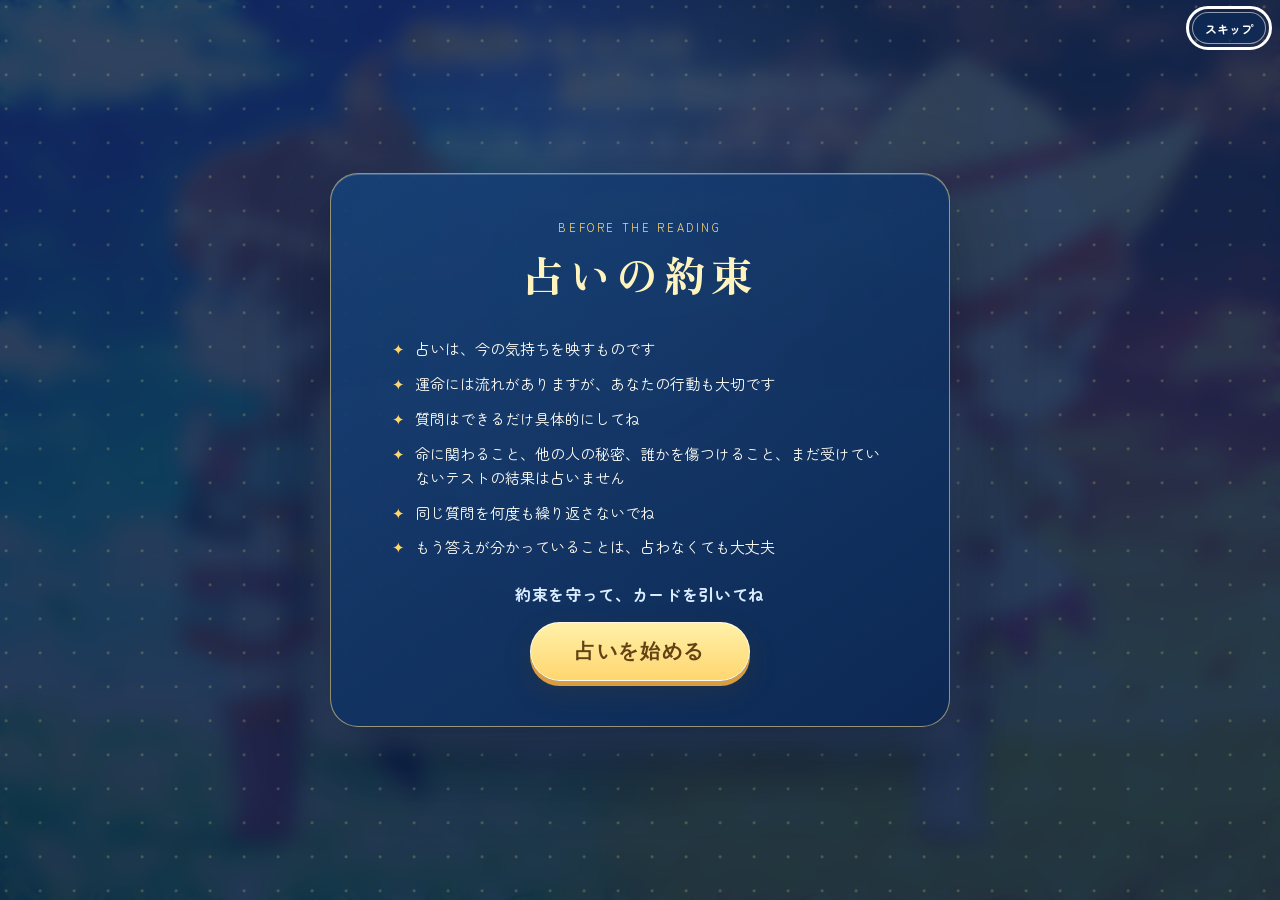
==== commit 895738c1: "Refine AI reading prompt and simplify setup" ====
--- a/index.html
+++ b/index.html
@@ -7,7 +7,7 @@
 <link rel="preconnect" href="https://fonts.googleapis.com">
 <link rel="preconnect" href="https://fonts.gstatic.com" crossorigin>
 <link rel="stylesheet" href="https://fonts.googleapis.com/css2?family=Zen+Maru+Gothic:wght@500;700&family=Zen+Old+Mincho:wght@600;900&display=swap">
-<link rel="stylesheet" href="src/styles.css?v=27">
+<link rel="stylesheet" href="src/styles.css?v=28">
 </head>
 <body>
 
@@ -54,17 +54,6 @@
         </div>
         <span>枚</span>
       </div>
-
-      <details class="info-box reading-guide">
-        <summary>カードの読み方</summary>
-        <p class="reading-intro">引いた順番に並びます。好きな読み方を選んでね。</p>
-        <div class="reading-options">
-          <div><strong>自由に読む</strong><span>カードから感じたことを大切にする</span></div>
-          <div><strong>出来事の流れ</strong><span>原因・経過・結果として読む</span></div>
-          <div><strong>時間の流れ</strong><span>過去・現在・未来として読む</span></div>
-        </div>
-        <p class="reading-closing">読み方を変えても、出るカードは変わりません。</p>
-      </details>
 
       <button class="btn" id="startBtn" type="button">カードを引く</button>
       <p class="note">78枚のカードを使います。カードは逆さま（<ruby>逆位置<rt>ぎゃくいち</rt></ruby>）で出ることもあります。<br>この占いは楽しむためのもので、未来を決めるものではありません。</p>
@@ -133,6 +122,6 @@
 
 <script src="src/deck.js"></script>
 <script src="src/share.js"></script>
-<script src="src/app.js?v=27"></script>
+<script src="src/app.js?v=28"></script>
 </body>
 </html>
--- a/src/styles.css
+++ b/src/styles.css
@@ -321,21 +321,6 @@
 .info-box ul{margin:.4em 0;padding-left:1.2em}
 .info-box li{margin-bottom:.2em}
 .info-box p{margin:.3em 0}
-.reading-guide[open]{
-  width:min(100%,560px);padding:10px 12px 11px;border-radius:16px;
-  background:rgba(255,255,255,.55);border:1px solid rgba(54,112,170,.16);
-  box-shadow:0 5px 16px rgba(23,67,108,.08);
-}
-.reading-guide[open] summary{margin-bottom:7px;color:#245e94}
-.reading-options{display:grid;grid-template-columns:repeat(3,minmax(0,1fr));gap:7px}
-.reading-options div{
-  min-width:0;padding:8px 7px;border-radius:11px;text-align:center;
-  background:rgba(255,255,255,.7);border:1px solid rgba(57,115,169,.13);
-}
-.reading-options strong{display:block;color:#1f568a;font-size:12px;line-height:1.3}
-.reading-options span{display:block;margin-top:3px;color:#52718f;font-size:9px;line-height:1.45}
-.reading-intro,.reading-closing{text-align:center;font-size:10px;line-height:1.45}
-.reading-closing{opacity:.8}
 .field{display:flex;align-items:center;gap:12px;flex-wrap:wrap;justify-content:center;font-size:clamp(14px,1.8vw,17px);font-weight:700}
 .stepper{
   display:flex;align-items:center;border:1.5px solid rgba(43,101,159,.4);border-radius:999px;
@@ -561,10 +546,6 @@
   }
   .mode-switch{margin-bottom:1px}
   .field-col textarea{min-height:52px}
-  .reading-guide[open]{padding:8px}
-  .reading-options{grid-template-columns:1fr;gap:5px}
-  .reading-options div{display:grid;grid-template-columns:7.5em 1fr;align-items:center;padding:6px 8px;text-align:left}
-  .reading-options span{margin-top:0}
   #setup .note{max-width:31em}
   #actions{padding-inline:10px}
   #actions > .row:first-child{
